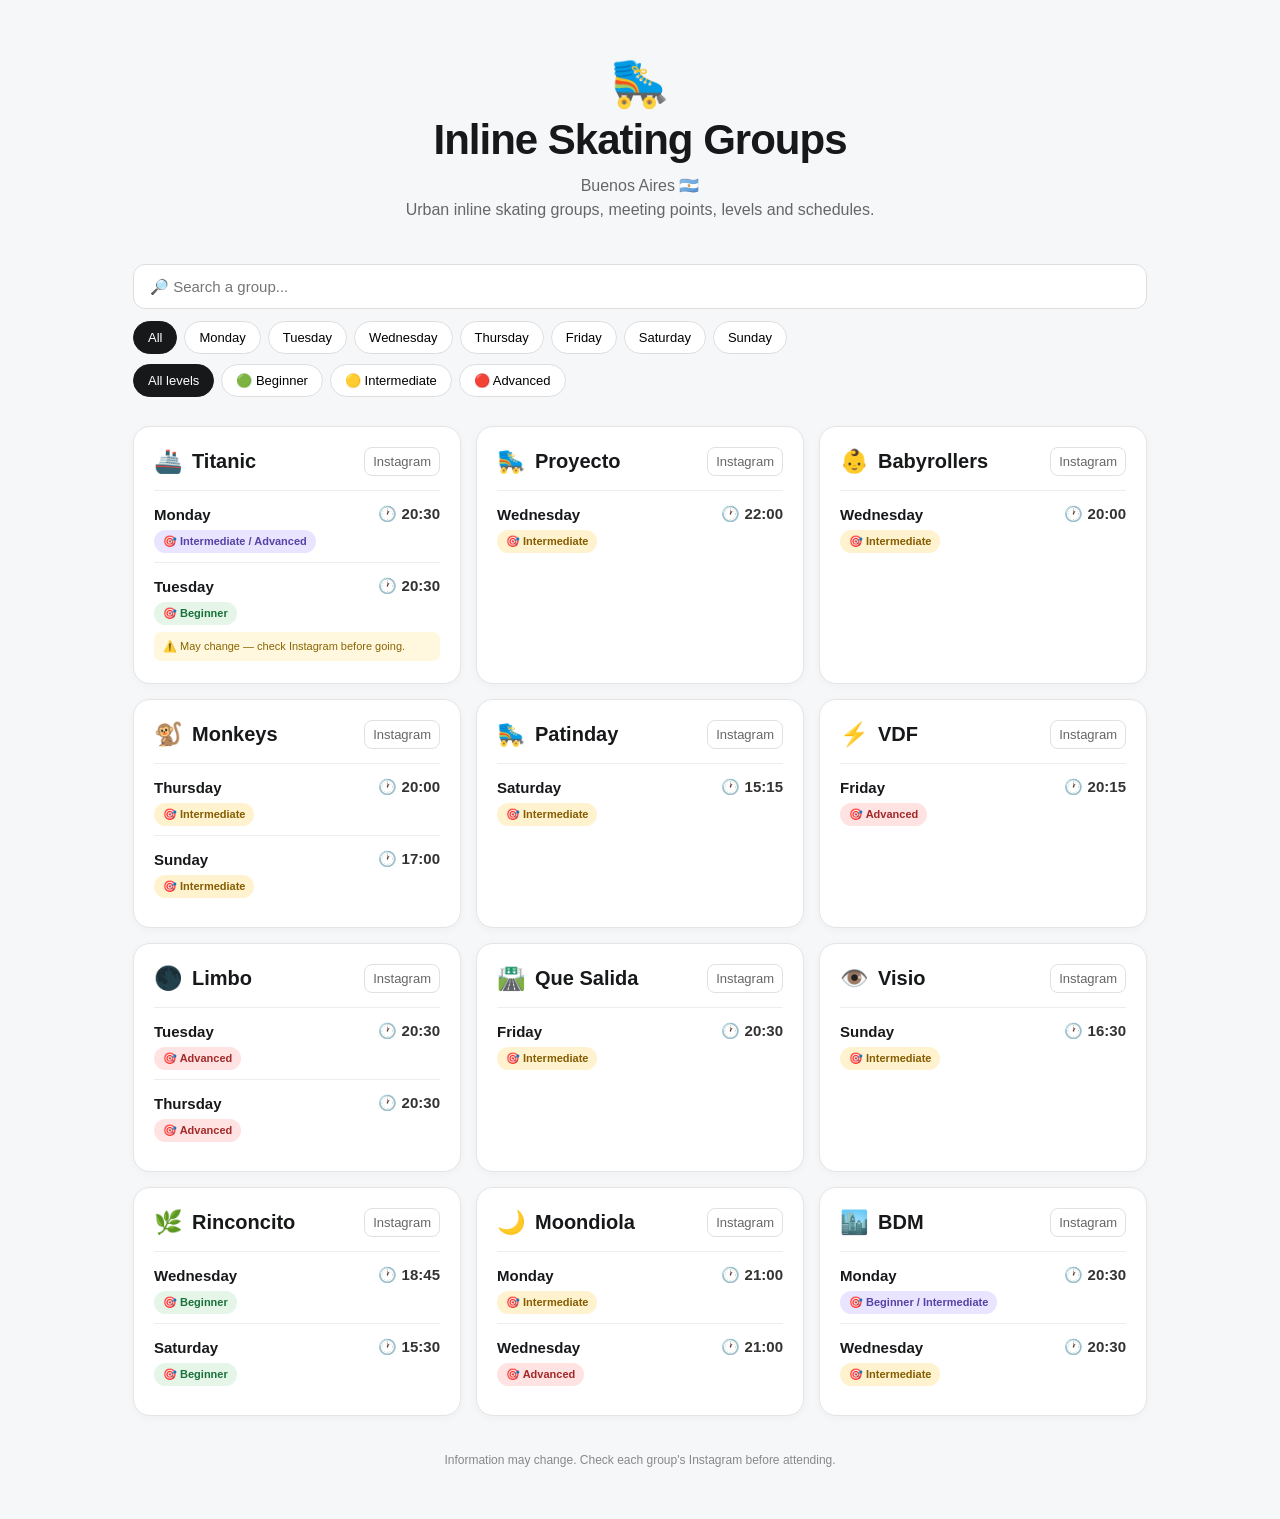
==== index.html @ 24acef98 "Add initial index.html with inline skating groups" ====
<!DOCTYPE html>
<html lang="en">
<head>
<meta charset="UTF-8">
<meta name="viewport" content="width=device-width, initial-scale=1.0">

<style>
  * {
    box-sizing: border-box;
  }

  body {
    margin: 0;
    font-family: -apple-system, BlinkMacSystemFont, "Segoe UI", Roboto, Arial, sans-serif;
    background: #f6f7f9;
    color: #17181a;
  }

  .container {
    max-width: 1050px;
    margin: 0 auto;
    padding: 30px 18px 50px;
  }

  /* HEADER */

  .hero {
    text-align: center;
    padding: 25px 10px 30px;
  }

  .hero-icon {
    font-size: 48px;
    margin-bottom: 5px;
  }

  .hero h1 {
    margin: 0;
    font-size: clamp(28px, 5vw, 42px);
    font-weight: 800;
    letter-spacing: -1px;
  }

  .hero p {
    margin: 10px auto 0;
    max-width: 650px;
    color: #666;
    font-size: 16px;
    line-height: 1.5;
  }

  /* FILTERS */

  .filters {
    position: sticky;
    top: 0;
    z-index: 20;
    background: rgba(246,247,249,0.94);
    backdrop-filter: blur(12px);
    padding: 12px 0 16px;
  }

  .search {
    width: 100%;
    padding: 13px 16px;
    border: 1px solid #ddd;
    border-radius: 12px;
    font-size: 15px;
    outline: none;
    background: white;
    margin-bottom: 12px;
  }

  .search:focus {
    border-color: #888;
  }

  .filter-row {
    display: flex;
    gap: 7px;
    overflow-x: auto;
    padding-bottom: 3px;
    scrollbar-width: none;
  }

  .filter-row::-webkit-scrollbar {
    display: none;
  }

  .filter-btn {
    border: 1px solid #ddd;
    background: white;
    border-radius: 999px;
    padding: 8px 14px;
    font-size: 13px;
    white-space: nowrap;
    cursor: pointer;
    transition: 0.15s;
  }

  .filter-btn:hover {
    background: #eee;
  }

  .filter-btn.active {
    background: #17181a;
    color: white;
    border-color: #17181a;
  }

  /* GROUP GRID */

  .groups {
    display: grid;
    grid-template-columns: repeat(auto-fill, minmax(285px, 1fr));
    gap: 15px;
    margin-top: 10px;
  }

  /* CARD */

  .card {
    background: white;
    border: 1px solid #e5e5e5;
    border-radius: 17px;
    padding: 20px;
    box-shadow: 0 2px 8px rgba(0,0,0,0.035);
    transition: transform 0.15s, box-shadow 0.15s;
  }

  .card:hover {
    transform: translateY(-2px);
    box-shadow: 0 6px 18px rgba(0,0,0,0.08);
  }

  .card-header {
    display: flex;
    align-items: center;
    justify-content: space-between;
    gap: 10px;
    margin-bottom: 14px;
  }

  .group-name {
    display: flex;
    align-items: center;
    gap: 9px;
    font-size: 20px;
    font-weight: 750;
  }

  .group-icon {
    font-size: 23px;
  }

  .instagram {
    text-decoration: none;
    font-size: 13px;
    color: #666;
    border: 1px solid #e1e1e1;
    border-radius: 8px;
    padding: 6px 8px;
    white-space: nowrap;
  }

  .instagram:hover {
    background: #f1f1f1;
    color: #111;
  }

  /* EVENTS */

  .event {
    border-top: 1px solid #eee;
    padding: 14px 0 2px;
  }

  .event:first-child {
    border-top: none;
    padding-top: 0;
  }

  .event-top {
    display: flex;
    align-items: center;
    justify-content: space-between;
    gap: 8px;
    margin-bottom: 7px;
  }

  .day {
    font-size: 15px;
    font-weight: 750;
  }

  .time {
    font-size: 15px;
    font-weight: 700;
    color: #333;
  }

  .level {
    display: inline-block;
    font-size: 11px;
    font-weight: 700;
    padding: 5px 9px;
    border-radius: 999px;
    margin-bottom: 7px;
  }

  /* LEVEL COLORS */

  .beginner {
    background: #e5f6e9;
    color: #19713a;
  }

  .intermediate {
    background: #fff2cf;
    color: #855d00;
  }

  .advanced {
    background: #ffe2e2;
    color: #a32929;
  }

  .mixed {
    background: #e9e4ff;
    color: #5742a5;
  }

  .warning {
    font-size: 11px;
    color: #8a6500;
    background: #fff8df;
    border-radius: 7px;
    padding: 7px 9px;
    line-height: 1.4;
  }

  /* EMPTY */

  .empty {
    text-align: center;
    padding: 50px 20px;
    color: #777;
    display: none;
  }

  /* FOOTER */

  .footer {
    text-align: center;
    margin-top: 35px;
    color: #888;
    font-size: 12px;
    line-height: 1.5;
  }

  @media (max-width: 600px) {
    .container {
      padding: 20px 12px 40px;
    }

    .groups {
      grid-template-columns: 1fr;
    }

    .card {
      padding: 17px;
    }

    .hero {
      padding-top: 10px;
    }
  }
</style>
</head>

<body>

<div class="container">

  <section class="hero">
    <div class="hero-icon">🛼</div>
    <h1>Inline Skating Groups</h1>
    <p>
      Buenos Aires 🇦🇷<br>
      Urban inline skating groups, meeting points, levels and schedules.
    </p>
  </section>

  <section class="filters">

    <input
      id="search"
      class="search"
      type="text"
      placeholder="🔎 Search a group..."
      oninput="render()"
    >

    <div class="filter-row" id="dayFilters">
      <button class="filter-btn active" onclick="setDay('All', this)">All</button>
      <button class="filter-btn" onclick="setDay('Monday', this)">Monday</button>
      <button class="filter-btn" onclick="setDay('Tuesday', this)">Tuesday</button>
      <button class="filter-btn" onclick="setDay('Wednesday', this)">Wednesday</button>
      <button class="filter-btn" onclick="setDay('Thursday', this)">Thursday</button>
      <button class="filter-btn" onclick="setDay('Friday', this)">Friday</button>
      <button class="filter-btn" onclick="setDay('Saturday', this)">Saturday</button>
      <button class="filter-btn" onclick="setDay('Sunday', this)">Sunday</button>
    </div>

    <div class="filter-row" style="margin-top:7px;" id="levelFilters">
      <button class="filter-btn active" onclick="setLevel('All', this)">All levels</button>
      <button class="filter-btn" onclick="setLevel('Beginner', this)">🟢 Beginner</button>
      <button class="filter-btn" onclick="setLevel('Intermediate', this)">🟡 Intermediate</button>
      <button class="filter-btn" onclick="setLevel('Advanced', this)">🔴 Advanced</button>
    </div>

  </section>

  <div id="groups" class="groups"></div>

  <div id="empty" class="empty">
    <div style="font-size:35px;">🛼</div>
    <p>No groups found.</p>
  </div>

  <div class="footer">
    Information may change. Check each group's Instagram before attending.
  </div>

</div>


<script>

const groups = [

  {
    name: "Titanic",
    icon: "🚢",
    instagram: "saletitanic",
    events: [
      {
        day: "Monday",
        level: "Intermediate / Advanced",
        time: "20:30"
      },
      {
        day: "Tuesday",
        level: "Beginner",
        time: "20:30",
        warning: "May change — check Instagram before going."
      }
    ]
  },

  {
    name: "Proyecto",
    icon: "🛼",
    instagram: "proyectorollers",
    events: [
      {
        day: "Wednesday",
        level: "Intermediate",
        time: "22:00"
      }
    ]
  },

  {
    name: "Babyrollers",
    icon: "👶",
    instagram: "baby_rollers",
    events: [
      {
        day: "Wednesday",
        level: "Intermediate",
        time: "20:00"
      }
    ]
  },

  {
    name: "Monkeys",
    icon: "🐒",
    instagram: "roller.monkeys",
    events: [
      {
        day: "Thursday",
        level: "Intermediate",
        time: "20:00"
      },
      {
        day: "Sunday",
        level: "Intermediate",
        time: "17:00"
      }
    ]
  },

  {
    name: "Patinday",
    icon: "🛼",
    instagram: "patinday",
    events: [
      {
        day: "Saturday",
        level: "Intermediate",
        time: "15:15"
      }
    ]
  },

  {
    name: "VDF",
    icon: "⚡",
    instagram: "vdf_pel",
    events: [
      {
        day: "Friday",
        level: "Advanced",
        time: "20:15"
      }
    ]
  },

  {
    name: "Limbo",
    icon: "🌑",
    instagram: "el.limbo_patin.urbano",
    events: [
      {
        day: "Tuesday",
        level: "Advanced",
        time: "20:30"
      },
      {
        day: "Thursday",
        level: "Advanced",
        time: "20:30"
      }
    ]
  },

  {
    name: "Que Salida",
    icon: "🛣️",
    instagram: "que.salida",
    events: [
      {
        day: "Friday",
        level: "Intermediate",
        time: "20:30"
      }
    ]
  },

  {
    name: "Visio",
    icon: "👁️",
    instagram: "viciorollers",
    events: [
      {
        day: "Sunday",
        level: "Intermediate",
        time: "16:30"
      }
    ]
  },

  {
    name: "Rinconcito",
    icon: "🌿",
    instagram: "elrinconcitopel",
    events: [
      {
        day: "Wednesday",
        level: "Beginner",
        time: "18:45"
      },
      {
        day: "Saturday",
        level: "Beginner",
        time: "15:30"
      }
    ]
  },

  {
    name: "Moondiola",
    icon: "🌙",
    instagram: "la.moondiola.patin.urbano",
    events: [
      {
        day: "Monday",
        level: "Intermediate",
        time: "21:00"
      },
      {
        day: "Wednesday",
        level: "Advanced",
        time: "21:00"
      }
    ]
  },

  {
    name: "BDM",
    icon: "🏙️",
    instagram: "bdmrollers",
    events: [
      {
        day: "Monday",
        level: "Beginner / Intermediate",
        time: "20:30"
      },
      {
        day: "Wednesday",
        level: "Intermediate",
        time: "20:30"
      }
    ]
  }

];


let selectedDay = "All";
let selectedLevel = "All";


function getLevelClass(level) {

  if (level === "Beginner")
    return "beginner";

  if (level === "Intermediate")
    return "intermediate";

  if (level === "Advanced")
    return "advanced";

  return "mixed";
}


function eventMatchesLevel(event) {

  if (selectedLevel === "All")
    return true;

  return event.level.includes(selectedLevel);
}


function setDay(day, button) {

  selectedDay = day;

  document
    .querySelectorAll("#dayFilters .filter-btn")
    .forEach(btn => btn.classList.remove("active"));

  button.classList.add("active");

  render();
}


function setLevel(level, button) {

  selectedLevel = level;

  document
    .querySelectorAll("#levelFilters .filter-btn")
    .forEach(btn => btn.classList.remove("active"));

  button.classList.add("active");

  render();
}


function render() {

  const container = document.getElementById("groups");
  const empty = document.getElementById("empty");
  const search = document
    .getElementById("search")
    .value
    .toLowerCase()
    .trim();

  container.innerHTML = "";

  let visibleGroups = 0;

  groups.forEach(group => {

    const nameMatches =
      group.name.toLowerCase().includes(search);

    const matchingEvents = group.events.filter(event => {

      const dayMatches =
        selectedDay === "All" ||
        event.day === selectedDay;

      const levelMatches =
        eventMatchesLevel(event);

      return dayMatches && levelMatches;
    });

    if (!nameMatches && matchingEvents.length === 0)
      return;

    if (matchingEvents.length === 0)
      return;

    visibleGroups++;

    let eventsHTML = "";

    matchingEvents.forEach(event => {

      eventsHTML += `
        <div class="event">

          <div class="event-top">

            <div class="day">
              ${event.day}
            </div>

            <div class="time">
              🕐 ${event.time}
            </div>

          </div>

          <div>
            <span class="level ${getLevelClass(event.level)}">
              🎯 ${event.level}
            </span>
          </div>

          ${
            event.warning
              ? `<div class="warning">⚠️ ${event.warning}</div>`
              : ""
          }

        </div>
      `;
    });


    const card = document.createElement("div");

    card.className = "card";

    card.innerHTML = `

      <div class="card-header">

        <div class="group-name">
          <span class="group-icon">${group.icon}</span>
          <span>${group.name}</span>
        </div>

        <a
          class="instagram"
          href="https://www.instagram.com/${group.instagram}/"
          target="_blank"
          rel="noopener"
        >
          Instagram
        </a>

      </div>

      ${eventsHTML}

    `;

    container.appendChild(card);

  });


  empty.style.display =
    visibleGroups === 0 ? "block" : "none";
}


render();

</script>

</body>
</html>
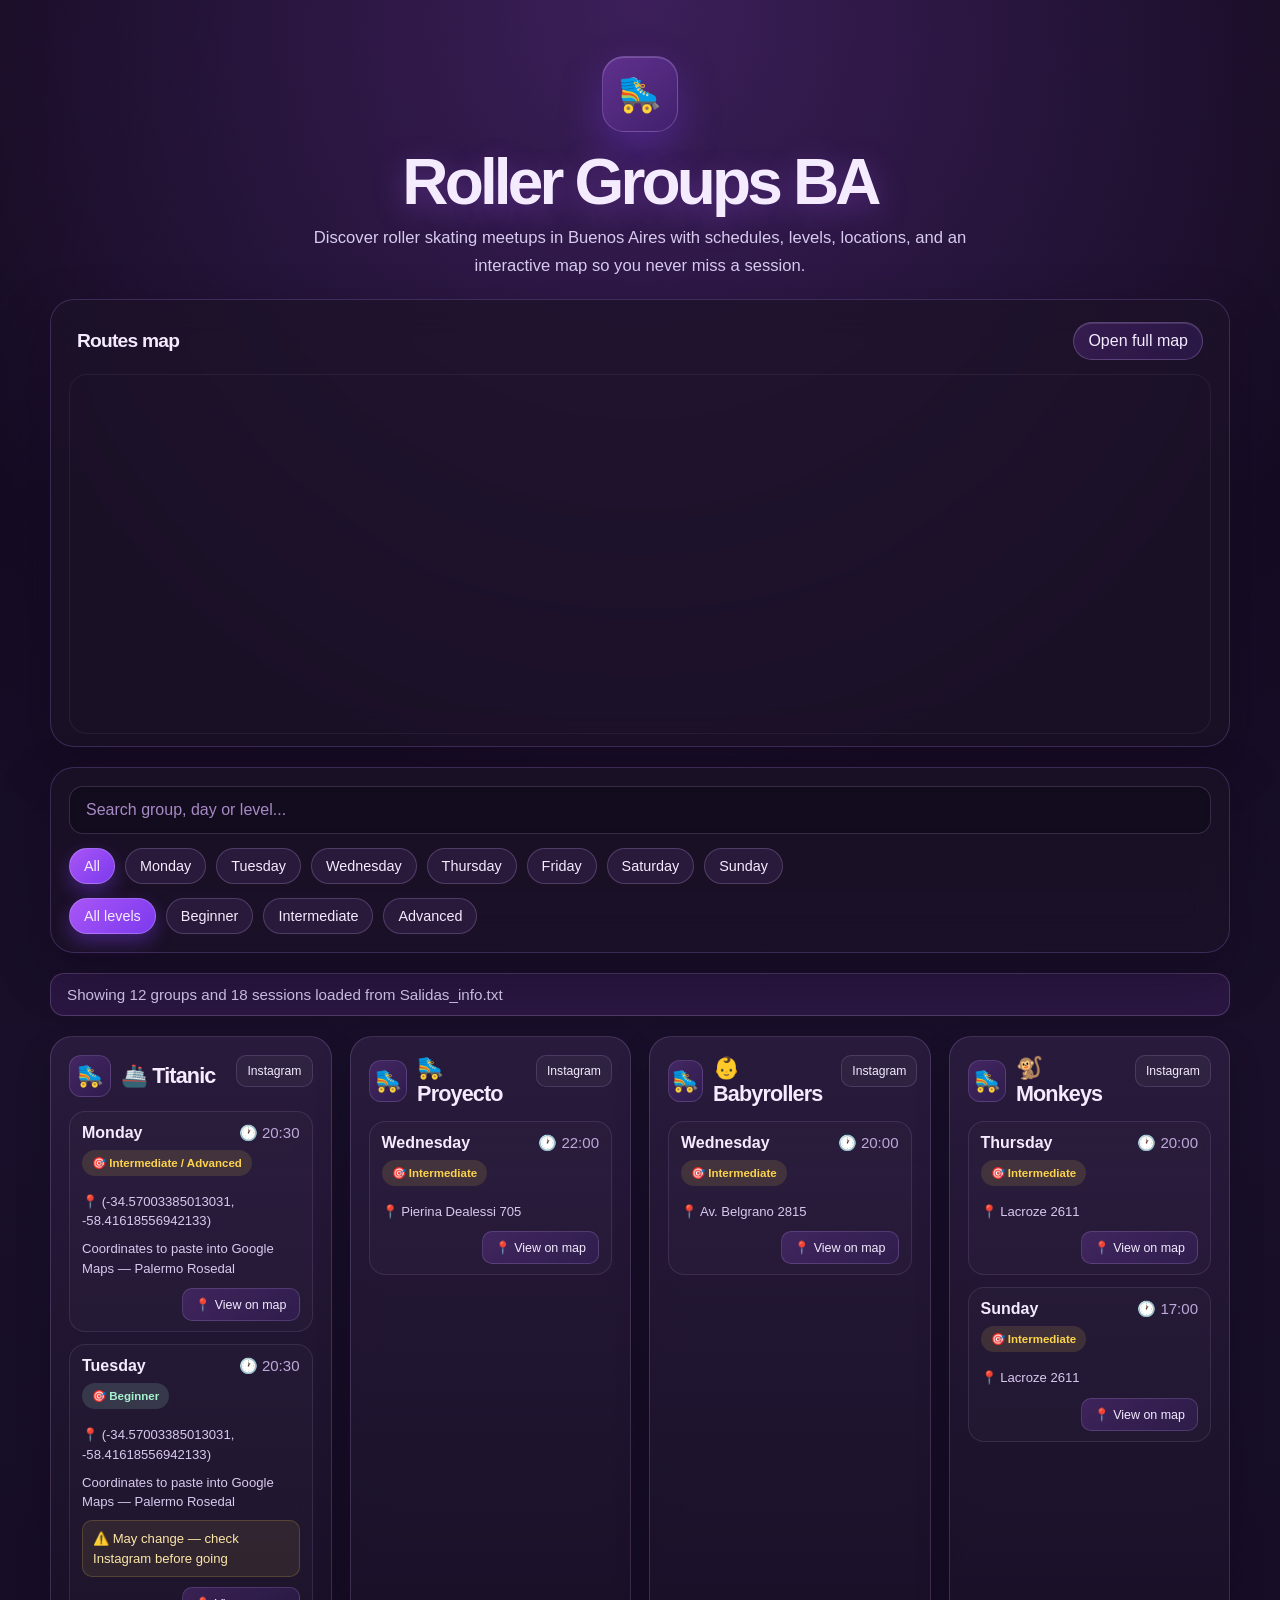
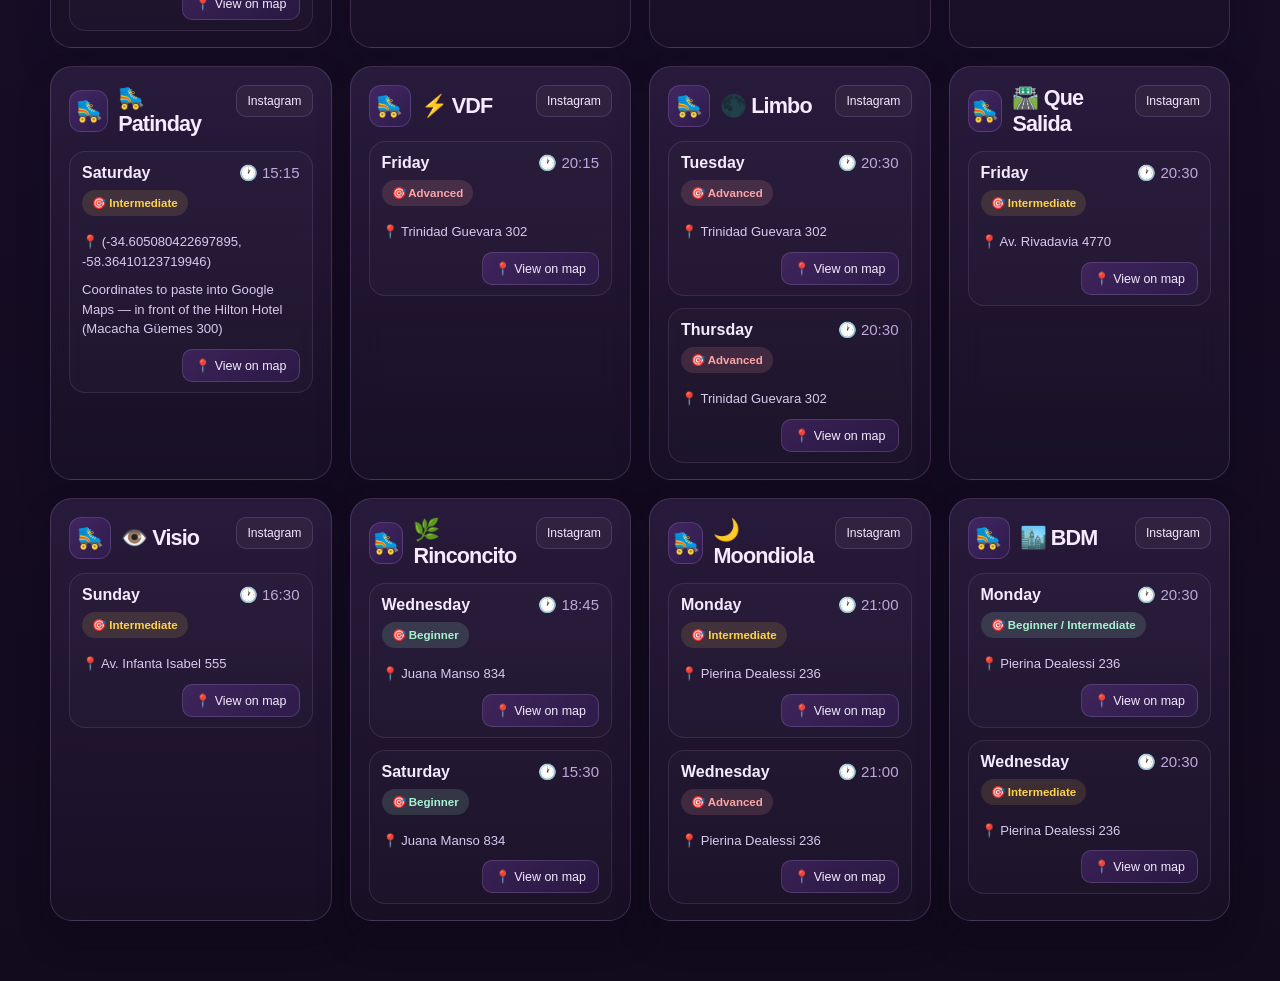
==== commit f3953ba4: "web" ====
--- a/index.html
+++ b/index.html
@@ -1,706 +1,83 @@
-<!DOCTYPE html>
+﻿<!DOCTYPE html>
 <html lang="en">
-<head>
-<meta charset="UTF-8">
-<meta name="viewport" content="width=device-width, initial-scale=1.0">
+  <head>
+    <meta charset="UTF-8" />
+    <meta name="viewport" content="width=device-width, initial-scale=1.0" />
+    <title>Roller Groups BA</title>
+    <link rel="stylesheet" href="styles.css" />
+  </head>
+  <body>
+    <div class="page-shell">
+      <header class="hero">
+        <div class="hero-badge">🛼</div>
+        <h1>Roller Groups BA</h1>
+        <p>
+          Discover roller skating meetups in Buenos Aires with schedules, levels,
+          locations, and an interactive map so you never miss a session.
+        </p>
+      </header>
 
-<style>
-  * {
-    box-sizing: border-box;
-  }
+      <main class="content">
+        <section class="map-panel panel">
+          <div class="section-heading">
+            <h2>Routes map</h2>
+            <a
+              class="map-link"
+              href="https://www.google.com/maps/d/u/0/viewer?mid=1amMKFPvvDQj1IxzfszknTSCP5VmmN9c&usp=sharing"
+              target="_blank"
+              rel="noopener noreferrer"
+            >
+              Open full map
+            </a>
+          </div>
 
-  body {
-    margin: 0;
-    font-family: -apple-system, BlinkMacSystemFont, "Segoe UI", Roboto, Arial, sans-serif;
-    background: #f6f7f9;
-    color: #17181a;
-  }
+          <iframe
+            class="map-frame"
+            src="https://www.google.com/maps/d/u/0/embed?mid=1amMKFPvvDQj1IxzfszknTSCP5VmmN9c&ehbc=2E312F"
+            loading="lazy"
+            title="Interactive map of roller skating routes in Buenos Aires"
+          ></iframe>
+        </section>
 
-  .container {
-    max-width: 1050px;
-    margin: 0 auto;
-    padding: 30px 18px 50px;
-  }
+        <section class="toolbar panel">
+          <input
+            id="searchInput"
+            class="search-input"
+            type="text"
+            placeholder="Search group, day or level..."
+            aria-label="Search group"
+          />
 
-  /* HEADER */
+          <div class="filter-group" id="dayFilters">
+            <button class="filter-btn active" type="button" onclick="setDay('All', this)">All</button>
+            <button class="filter-btn" type="button" onclick="setDay('Monday', this)">Monday</button>
+            <button class="filter-btn" type="button" onclick="setDay('Tuesday', this)">Tuesday</button>
+            <button class="filter-btn" type="button" onclick="setDay('Wednesday', this)">Wednesday</button>
+            <button class="filter-btn" type="button" onclick="setDay('Thursday', this)">Thursday</button>
+            <button class="filter-btn" type="button" onclick="setDay('Friday', this)">Friday</button>
+            <button class="filter-btn" type="button" onclick="setDay('Saturday', this)">Saturday</button>
+            <button class="filter-btn" type="button" onclick="setDay('Sunday', this)">Sunday</button>
+          </div>
 
-  .hero {
-    text-align: center;
-    padding: 25px 10px 30px;
-  }
+          <div class="filter-group" id="levelFilters">
+            <button class="filter-btn active" type="button" onclick="setLevel('All', this)">All levels</button>
+            <button class="filter-btn" type="button" onclick="setLevel('Beginner', this)">Beginner</button>
+            <button class="filter-btn" type="button" onclick="setLevel('Intermediate', this)">Intermediate</button>
+            <button class="filter-btn" type="button" onclick="setLevel('Advanced', this)">Advanced</button>
+          </div>
+        </section>
 
-  .hero-icon {
-    font-size: 48px;
-    margin-bottom: 5px;
-  }
+        <div id="statusBanner" class="status-banner">Loading sessions…</div>
 
-  .hero h1 {
-    margin: 0;
-    font-size: clamp(28px, 5vw, 42px);
-    font-weight: 800;
-    letter-spacing: -1px;
-  }
+        <section id="groupsContainer" class="groups-grid" aria-live="polite"></section>
 
-  .hero p {
-    margin: 10px auto 0;
-    max-width: 650px;
-    color: #666;
-    font-size: 16px;
-    line-height: 1.5;
-  }
-
-  /* FILTERS */
-
-  .filters {
-    position: sticky;
-    top: 0;
-    z-index: 20;
-    background: rgba(246,247,249,0.94);
-    backdrop-filter: blur(12px);
-    padding: 12px 0 16px;
-  }
-
-  .search {
-    width: 100%;
-    padding: 13px 16px;
-    border: 1px solid #ddd;
-    border-radius: 12px;
-    font-size: 15px;
-    outline: none;
-    background: white;
-    margin-bottom: 12px;
-  }
-
-  .search:focus {
-    border-color: #888;
-  }
-
-  .filter-row {
-    display: flex;
-    gap: 7px;
-    overflow-x: auto;
-    padding-bottom: 3px;
-    scrollbar-width: none;
-  }
-
-  .filter-row::-webkit-scrollbar {
-    display: none;
-  }
-
-  .filter-btn {
-    border: 1px solid #ddd;
-    background: white;
-    border-radius: 999px;
-    padding: 8px 14px;
-    font-size: 13px;
-    white-space: nowrap;
-    cursor: pointer;
-    transition: 0.15s;
-  }
-
-  .filter-btn:hover {
-    background: #eee;
-  }
-
-  .filter-btn.active {
-    background: #17181a;
-    color: white;
-    border-color: #17181a;
-  }
-
-  /* GROUP GRID */
-
-  .groups {
-    display: grid;
-    grid-template-columns: repeat(auto-fill, minmax(285px, 1fr));
-    gap: 15px;
-    margin-top: 10px;
-  }
-
-  /* CARD */
-
-  .card {
-    background: white;
-    border: 1px solid #e5e5e5;
-    border-radius: 17px;
-    padding: 20px;
-    box-shadow: 0 2px 8px rgba(0,0,0,0.035);
-    transition: transform 0.15s, box-shadow 0.15s;
-  }
-
-  .card:hover {
-    transform: translateY(-2px);
-    box-shadow: 0 6px 18px rgba(0,0,0,0.08);
-  }
-
-  .card-header {
-    display: flex;
-    align-items: center;
-    justify-content: space-between;
-    gap: 10px;
-    margin-bottom: 14px;
-  }
-
-  .group-name {
-    display: flex;
-    align-items: center;
-    gap: 9px;
-    font-size: 20px;
-    font-weight: 750;
-  }
-
-  .group-icon {
-    font-size: 23px;
-  }
-
-  .instagram {
-    text-decoration: none;
-    font-size: 13px;
-    color: #666;
-    border: 1px solid #e1e1e1;
-    border-radius: 8px;
-    padding: 6px 8px;
-    white-space: nowrap;
-  }
-
-  .instagram:hover {
-    background: #f1f1f1;
-    color: #111;
-  }
-
-  /* EVENTS */
-
-  .event {
-    border-top: 1px solid #eee;
-    padding: 14px 0 2px;
-  }
-
-  .event:first-child {
-    border-top: none;
-    padding-top: 0;
-  }
-
-  .event-top {
-    display: flex;
-    align-items: center;
-    justify-content: space-between;
-    gap: 8px;
-    margin-bottom: 7px;
-  }
-
-  .day {
-    font-size: 15px;
-    font-weight: 750;
-  }
-
-  .time {
-    font-size: 15px;
-    font-weight: 700;
-    color: #333;
-  }
-
-  .level {
-    display: inline-block;
-    font-size: 11px;
-    font-weight: 700;
-    padding: 5px 9px;
-    border-radius: 999px;
-    margin-bottom: 7px;
-  }
-
-  /* LEVEL COLORS */
-
-  .beginner {
-    background: #e5f6e9;
-    color: #19713a;
-  }
-
-  .intermediate {
-    background: #fff2cf;
-    color: #855d00;
-  }
-
-  .advanced {
-    background: #ffe2e2;
-    color: #a32929;
-  }
-
-  .mixed {
-    background: #e9e4ff;
-    color: #5742a5;
-  }
-
-  .warning {
-    font-size: 11px;
-    color: #8a6500;
-    background: #fff8df;
-    border-radius: 7px;
-    padding: 7px 9px;
-    line-height: 1.4;
-  }
-
-  /* EMPTY */
-
-  .empty {
-    text-align: center;
-    padding: 50px 20px;
-    color: #777;
-    display: none;
-  }
-
-  /* FOOTER */
-
-  .footer {
-    text-align: center;
-    margin-top: 35px;
-    color: #888;
-    font-size: 12px;
-    line-height: 1.5;
-  }
-
-  @media (max-width: 600px) {
-    .container {
-      padding: 20px 12px 40px;
-    }
-
-    .groups {
-      grid-template-columns: 1fr;
-    }
-
-    .card {
-      padding: 17px;
-    }
-
-    .hero {
-      padding-top: 10px;
-    }
-  }
-</style>
-</head>
-
-<body>
-
-<div class="container">
-
-  <section class="hero">
-    <div class="hero-icon">🛼</div>
-    <h1>Inline Skating Groups</h1>
-    <p>
-      Buenos Aires 🇦🇷<br>
-      Urban inline skating groups, meeting points, levels and schedules.
-    </p>
-  </section>
-
-  <section class="filters">
-
-    <input
-      id="search"
-      class="search"
-      type="text"
-      placeholder="🔎 Search a group..."
-      oninput="render()"
-    >
-
-    <div class="filter-row" id="dayFilters">
-      <button class="filter-btn active" onclick="setDay('All', this)">All</button>
-      <button class="filter-btn" onclick="setDay('Monday', this)">Monday</button>
-      <button class="filter-btn" onclick="setDay('Tuesday', this)">Tuesday</button>
-      <button class="filter-btn" onclick="setDay('Wednesday', this)">Wednesday</button>
-      <button class="filter-btn" onclick="setDay('Thursday', this)">Thursday</button>
-      <button class="filter-btn" onclick="setDay('Friday', this)">Friday</button>
-      <button class="filter-btn" onclick="setDay('Saturday', this)">Saturday</button>
-      <button class="filter-btn" onclick="setDay('Sunday', this)">Sunday</button>
+        <div id="emptyState" class="empty-state" hidden>
+          <h3>🛼 No results found</h3>
+          <p>No groups match these filters. Try changing your search or day.</p>
+        </div>
+      </main>
     </div>
 
-    <div class="filter-row" style="margin-top:7px;" id="levelFilters">
-      <button class="filter-btn active" onclick="setLevel('All', this)">All levels</button>
-      <button class="filter-btn" onclick="setLevel('Beginner', this)">🟢 Beginner</button>
-      <button class="filter-btn" onclick="setLevel('Intermediate', this)">🟡 Intermediate</button>
-      <button class="filter-btn" onclick="setLevel('Advanced', this)">🔴 Advanced</button>
-    </div>
-
-  </section>
-
-  <div id="groups" class="groups"></div>
-
-  <div id="empty" class="empty">
-    <div style="font-size:35px;">🛼</div>
-    <p>No groups found.</p>
-  </div>
-
-  <div class="footer">
-    Information may change. Check each group's Instagram before attending.
-  </div>
-
-</div>
-
-
-<script>
-
-const groups = [
-
-  {
-    name: "Titanic",
-    icon: "🚢",
-    instagram: "saletitanic",
-    events: [
-      {
-        day: "Monday",
-        level: "Intermediate / Advanced",
-        time: "20:30"
-      },
-      {
-        day: "Tuesday",
-        level: "Beginner",
-        time: "20:30",
-        warning: "May change — check Instagram before going."
-      }
-    ]
-  },
-
-  {
-    name: "Proyecto",
-    icon: "🛼",
-    instagram: "proyectorollers",
-    events: [
-      {
-        day: "Wednesday",
-        level: "Intermediate",
-        time: "22:00"
-      }
-    ]
-  },
-
-  {
-    name: "Babyrollers",
-    icon: "👶",
-    instagram: "baby_rollers",
-    events: [
-      {
-        day: "Wednesday",
-        level: "Intermediate",
-        time: "20:00"
-      }
-    ]
-  },
-
-  {
-    name: "Monkeys",
-    icon: "🐒",
-    instagram: "roller.monkeys",
-    events: [
-      {
-        day: "Thursday",
-        level: "Intermediate",
-        time: "20:00"
-      },
-      {
-        day: "Sunday",
-        level: "Intermediate",
-        time: "17:00"
-      }
-    ]
-  },
-
-  {
-    name: "Patinday",
-    icon: "🛼",
-    instagram: "patinday",
-    events: [
-      {
-        day: "Saturday",
-        level: "Intermediate",
-        time: "15:15"
-      }
-    ]
-  },
-
-  {
-    name: "VDF",
-    icon: "⚡",
-    instagram: "vdf_pel",
-    events: [
-      {
-        day: "Friday",
-        level: "Advanced",
-        time: "20:15"
-      }
-    ]
-  },
-
-  {
-    name: "Limbo",
-    icon: "🌑",
-    instagram: "el.limbo_patin.urbano",
-    events: [
-      {
-        day: "Tuesday",
-        level: "Advanced",
-        time: "20:30"
-      },
-      {
-        day: "Thursday",
-        level: "Advanced",
-        time: "20:30"
-      }
-    ]
-  },
-
-  {
-    name: "Que Salida",
-    icon: "🛣️",
-    instagram: "que.salida",
-    events: [
-      {
-        day: "Friday",
-        level: "Intermediate",
-        time: "20:30"
-      }
-    ]
-  },
-
-  {
-    name: "Visio",
-    icon: "👁️",
-    instagram: "viciorollers",
-    events: [
-      {
-        day: "Sunday",
-        level: "Intermediate",
-        time: "16:30"
-      }
-    ]
-  },
-
-  {
-    name: "Rinconcito",
-    icon: "🌿",
-    instagram: "elrinconcitopel",
-    events: [
-      {
-        day: "Wednesday",
-        level: "Beginner",
-        time: "18:45"
-      },
-      {
-        day: "Saturday",
-        level: "Beginner",
-        time: "15:30"
-      }
-    ]
-  },
-
-  {
-    name: "Moondiola",
-    icon: "🌙",
-    instagram: "la.moondiola.patin.urbano",
-    events: [
-      {
-        day: "Monday",
-        level: "Intermediate",
-        time: "21:00"
-      },
-      {
-        day: "Wednesday",
-        level: "Advanced",
-        time: "21:00"
-      }
-    ]
-  },
-
-  {
-    name: "BDM",
-    icon: "🏙️",
-    instagram: "bdmrollers",
-    events: [
-      {
-        day: "Monday",
-        level: "Beginner / Intermediate",
-        time: "20:30"
-      },
-      {
-        day: "Wednesday",
-        level: "Intermediate",
-        time: "20:30"
-      }
-    ]
-  }
-
-];
-
-
-let selectedDay = "All";
-let selectedLevel = "All";
-
-
-function getLevelClass(level) {
-
-  if (level === "Beginner")
-    return "beginner";
-
-  if (level === "Intermediate")
-    return "intermediate";
-
-  if (level === "Advanced")
-    return "advanced";
-
-  return "mixed";
-}
-
-
-function eventMatchesLevel(event) {
-
-  if (selectedLevel === "All")
-    return true;
-
-  return event.level.includes(selectedLevel);
-}
-
-
-function setDay(day, button) {
-
-  selectedDay = day;
-
-  document
-    .querySelectorAll("#dayFilters .filter-btn")
-    .forEach(btn => btn.classList.remove("active"));
-
-  button.classList.add("active");
-
-  render();
-}
-
-
-function setLevel(level, button) {
-
-  selectedLevel = level;
-
-  document
-    .querySelectorAll("#levelFilters .filter-btn")
-    .forEach(btn => btn.classList.remove("active"));
-
-  button.classList.add("active");
-
-  render();
-}
-
-
-function render() {
-
-  const container = document.getElementById("groups");
-  const empty = document.getElementById("empty");
-  const search = document
-    .getElementById("search")
-    .value
-    .toLowerCase()
-    .trim();
-
-  container.innerHTML = "";
-
-  let visibleGroups = 0;
-
-  groups.forEach(group => {
-
-    const nameMatches =
-      group.name.toLowerCase().includes(search);
-
-    const matchingEvents = group.events.filter(event => {
-
-      const dayMatches =
-        selectedDay === "All" ||
-        event.day === selectedDay;
-
-      const levelMatches =
-        eventMatchesLevel(event);
-
-      return dayMatches && levelMatches;
-    });
-
-    if (!nameMatches && matchingEvents.length === 0)
-      return;
-
-    if (matchingEvents.length === 0)
-      return;
-
-    visibleGroups++;
-
-    let eventsHTML = "";
-
-    matchingEvents.forEach(event => {
-
-      eventsHTML += `
-        <div class="event">
-
-          <div class="event-top">
-
-            <div class="day">
-              ${event.day}
-            </div>
-
-            <div class="time">
-              🕐 ${event.time}
-            </div>
-
-          </div>
-
-          <div>
-            <span class="level ${getLevelClass(event.level)}">
-              🎯 ${event.level}
-            </span>
-          </div>
-
-          ${
-            event.warning
-              ? `<div class="warning">⚠️ ${event.warning}</div>`
-              : ""
-          }
-
-        </div>
-      `;
-    });
-
-
-    const card = document.createElement("div");
-
-    card.className = "card";
-
-    card.innerHTML = `
-
-      <div class="card-header">
-
-        <div class="group-name">
-          <span class="group-icon">${group.icon}</span>
-          <span>${group.name}</span>
-        </div>
-
-        <a
-          class="instagram"
-          href="https://www.instagram.com/${group.instagram}/"
-          target="_blank"
-          rel="noopener"
-        >
-          Instagram
-        </a>
-
-      </div>
-
-      ${eventsHTML}
-
-    `;
-
-    container.appendChild(card);
-
-  });
-
-
-  empty.style.display =
-    visibleGroups === 0 ? "block" : "none";
-}
-
-
-render();
-
-</script>
-
-</body>
+    <script src="script.js"></script>
+  </body>
 </html>
--- a/styles.css
+++ b/styles.css
@@ -0,0 +1,403 @@
+:root {
+  --bg: #120a1d;
+  --bg-2: #1d1230;
+  --panel: rgba(28, 18, 40, 0.72);
+  --panel-strong: rgba(40, 25, 59, 0.95);
+  --card: rgba(30, 20, 47, 0.82);
+  --card-soft: rgba(53, 35, 74, 0.78);
+  --border: rgba(179, 138, 255, 0.22);
+  --text: #f4ebff;
+  --muted: #d8caef;
+  --soft: #bda9db;
+  --accent: #a855f7;
+  --accent-2: #7c3aed;
+  --accent-3: #d8b4fe;
+  --success: #a7f3d0;
+  --warning: #fcd34d;
+  --danger: #fca5a5;
+  --shadow: 0 20px 50px rgba(17, 7, 26, 0.45);
+}
+
+* {
+  box-sizing: border-box;
+}
+
+html {
+  scroll-behavior: smooth;
+}
+
+body {
+  margin: 0;
+  font-family: Inter, "Segoe UI", Roboto, sans-serif;
+  background:
+    radial-gradient(circle at top, rgba(168, 85, 247, 0.28), transparent 30%),
+    linear-gradient(180deg, var(--bg) 0%, #190f2a 42%, #120a1d 100%);
+  color: var(--text);
+}
+
+img, iframe {
+  max-width: 100%;
+  display: block;
+}
+
+button, input {
+  font: inherit;
+}
+
+.page-shell {
+  width: min(1180px, calc(100% - 28px));
+  margin: 0 auto;
+  padding: 28px 0 60px;
+}
+
+.hero {
+  padding: 28px 24px 18px;
+  text-align: center;
+}
+
+.hero-badge {
+  display: inline-flex;
+  align-items: center;
+  justify-content: center;
+  width: 76px;
+  height: 76px;
+  font-size: 2.2rem;
+  border-radius: 22px;
+  background: linear-gradient(135deg, rgba(168, 85, 247, 0.35), rgba(124, 58, 237, 0.18));
+  box-shadow: inset 0 1px 0 rgba(255,255,255,0.18), 0 18px 40px rgba(124, 58, 237, 0.35);
+  border: 1px solid rgba(216, 180, 254, 0.25);
+}
+
+.hero h1 {
+  margin: 18px 0 10px;
+  font-size: clamp(2.3rem, 5vw, 4.2rem);
+  line-height: 1;
+  letter-spacing: -0.06em;
+  text-shadow: 0 8px 30px rgba(168, 85, 247, 0.35);
+}
+
+.hero p {
+  margin: 0 auto;
+  max-width: 700px;
+  color: var(--muted);
+  font-size: 1.04rem;
+  line-height: 1.7;
+}
+
+.content {
+  display: grid;
+  gap: 20px;
+}
+
+.panel {
+  background: var(--panel);
+  border: 1px solid var(--border);
+  border-radius: 24px;
+  box-shadow: var(--shadow);
+  backdrop-filter: blur(18px);
+}
+
+.map-panel {
+  padding: 18px 18px 12px;
+}
+
+.section-heading {
+  display: flex;
+  justify-content: space-between;
+  align-items: center;
+  gap: 14px;
+  padding: 4px 8px 14px;
+}
+
+.section-heading h2 {
+  margin: 0;
+  font-size: 1.2rem;
+  letter-spacing: -0.04em;
+}
+
+.map-link {
+  display: inline-flex;
+  align-items: center;
+  gap: 8px;
+  padding: 9px 14px;
+  border-radius: 999px;
+  text-decoration: none;
+  color: var(--text);
+  background: linear-gradient(135deg, rgba(168, 85, 247, 0.18), rgba(124, 58, 237, 0.15));
+  border: 1px solid rgba(216, 180, 254, 0.25);
+  box-shadow: inset 0 1px 0 rgba(255,255,255,0.12);
+  transition: transform 0.2s ease, box-shadow 0.2s ease;
+}
+
+.map-link:hover {
+  transform: translateY(-1px);
+  box-shadow: 0 12px 24px rgba(168, 85, 247, 0.2);
+}
+
+.map-frame {
+  width: 100%;
+  min-height: 360px;
+  border: 0;
+  border-radius: 18px;
+  box-shadow: inset 0 0 0 1px rgba(255,255,255,0.06);
+}
+
+.toolbar {
+  padding: 18px;
+}
+
+.search-input {
+  width: 100%;
+  border: 1px solid rgba(216, 180, 254, 0.18);
+  border-radius: 14px;
+  padding: 14px 16px;
+  background: rgba(18, 13, 29, 0.8);
+  color: var(--text);
+  outline: none;
+  box-shadow: inset 0 1px 4px rgba(0,0,0,0.22);
+}
+
+.search-input::placeholder {
+  color: rgba(216, 180, 254, 0.75);
+}
+
+.search-input:focus {
+  border-color: rgba(216, 180, 254, 0.5);
+  box-shadow: 0 0 0 3px rgba(168,85,247,0.2);
+}
+
+.filter-group {
+  display: flex;
+  flex-wrap: wrap;
+  gap: 10px;
+  margin-top: 14px;
+}
+
+.filter-btn {
+  border: 1px solid rgba(216, 180, 254, 0.22);
+  background: rgba(45, 31, 66, 0.8);
+  color: var(--text);
+  border-radius: 999px;
+  padding: 9px 14px;
+  font-size: 0.9rem;
+  cursor: pointer;
+  transition: transform 0.15s ease, background 0.15s ease, border 0.15s ease;
+}
+
+.filter-btn:hover {
+  transform: translateY(-1px);
+}
+
+.filter-btn.active {
+  background: linear-gradient(135deg, var(--accent), var(--accent-2));
+  border-color: rgba(255,255,255,0.2);
+  box-shadow: 0 8px 18px rgba(124, 58, 237, 0.38);
+}
+
+.status-banner {
+  padding: 12px 16px;
+  border-radius: 14px;
+  background: rgba(168, 85, 247, 0.12);
+  border: 1px solid rgba(216, 180, 254, 0.22);
+  color: var(--muted);
+  font-size: 0.95rem;
+}
+
+.groups-grid {
+  display: grid;
+  grid-template-columns: repeat(auto-fit, minmax(270px, 1fr));
+  gap: 18px;
+}
+
+.card {
+  padding: 18px 18px 16px;
+  background: linear-gradient(180deg, rgba(42, 28, 62, 0.9), rgba(26, 17, 39, 0.8));
+  border: 1px solid rgba(216, 180, 254, 0.18);
+  border-radius: 22px;
+  box-shadow: 0 18px 32px rgba(13, 8, 22, 0.26);
+}
+
+.card-header {
+  display: flex;
+  justify-content: space-between;
+  align-items: flex-start;
+  gap: 12px;
+  margin-bottom: 14px;
+}
+
+.group-name {
+  display: flex;
+  align-items: center;
+  gap: 10px;
+  font-size: 1.35rem;
+  font-weight: 700;
+  letter-spacing: -0.04em;
+}
+
+.group-icon {
+  display: inline-flex;
+  align-items: center;
+  justify-content: center;
+  width: 42px;
+  height: 42px;
+  border-radius: 12px;
+  background: linear-gradient(135deg, rgba(168, 85, 247, 0.22), rgba(124, 58, 237, 0.1));
+  border: 1px solid rgba(216, 180, 254, 0.18);
+}
+
+.instalink {
+  display: inline-flex;
+  align-items: center;
+  justify-content: center;
+  text-decoration: none;
+  padding: 8px 10px;
+  border-radius: 10px;
+  color: var(--text);
+  background: rgba(255, 255, 255, 0.04);
+  border: 1px solid rgba(216, 180, 254, 0.16);
+  font-size: 0.76rem;
+  transition: transform 0.15s ease, background 0.15s ease;
+}
+
+.instalink:hover {
+  background: rgba(255, 255, 255, 0.07);
+  transform: translateY(-1px);
+}
+
+.events-list {
+  display: grid;
+  gap: 12px;
+}
+
+.event-card {
+  padding: 12px 12px 10px;
+  border-radius: 16px;
+  background: rgba(255,255,255,0.02);
+  border: 1px solid rgba(216, 180, 254, 0.12);
+}
+
+.event-header {
+  display: flex;
+  justify-content: space-between;
+  gap: 12px;
+  align-items: center;
+  margin-bottom: 8px;
+}
+
+.event-day {
+  font-weight: 700;
+  color: var(--text);
+}
+
+.event-time {
+  color: var(--soft);
+  font-size: 0.94rem;
+}
+
+.level-pill {
+  display: inline-block;
+  padding: 6px 10px;
+  border-radius: 999px;
+  font-size: 0.72rem;
+  font-weight: 700;
+  margin-bottom: 8px;
+}
+
+.beginner {
+  background: rgba(167, 243, 208, 0.14);
+  color: var(--success);
+}
+
+.intermediate {
+  background: rgba(252, 211, 77, 0.12);
+  color: var(--warning);
+}
+
+.advanced {
+  background: rgba(252, 165, 165, 0.14);
+  color: var(--danger);
+}
+
+.mixed {
+  background: rgba(216, 180, 254, 0.12);
+  color: var(--accent-3);
+}
+
+.location-text,
+.warning-box {
+  margin-top: 8px;
+  font-size: 0.82rem;
+  line-height: 1.5;
+  color: var(--muted);
+}
+
+.warning-box {
+  padding: 8px 10px;
+  background: rgba(252, 211, 77, 0.08);
+  border-radius: 10px;
+  border: 1px solid rgba(252, 211, 77, 0.18);
+  color: #fce7a9;
+}
+
+.event-actions {
+  display: flex;
+  justify-content: flex-end;
+  margin-top: 10px;
+}
+
+.map-button {
+  display: inline-flex;
+  align-items: center;
+  justify-content: center;
+  text-decoration: none;
+  padding: 8px 12px;
+  border-radius: 10px;
+  background: linear-gradient(135deg, rgba(168,85,247,0.2), rgba(124,58,237,0.12));
+  color: var(--text);
+  border: 1px solid rgba(216,180,254,0.18);
+  font-size: 0.78rem;
+}
+
+.empty-state {
+  padding: 42px 20px;
+  text-align: center;
+  color: var(--muted);
+  background: rgba(40,25,59,0.7);
+  border: 1px solid rgba(216, 180, 254, 0.18);
+  border-radius: 18px;
+}
+
+.empty-state h3 {
+  margin: 0 0 8px;
+  font-size: 1.5rem;
+}
+
+@media (max-width: 700px) {
+  .page-shell {
+    width: min(100% - 16px, 1180px);
+    padding-top: 18px;
+  }
+
+  .hero {
+    padding: 18px 8px 10px;
+  }
+
+  .section-heading {
+    align-items: flex-start;
+    flex-direction: column;
+  }
+
+  .map-frame {
+    min-height: 260px;
+  }
+
+  .card-header,
+  .event-header {
+    flex-direction: column;
+    align-items: flex-start;
+  }
+
+  .group-name {
+    font-size: 1.15rem;
+  }
+}
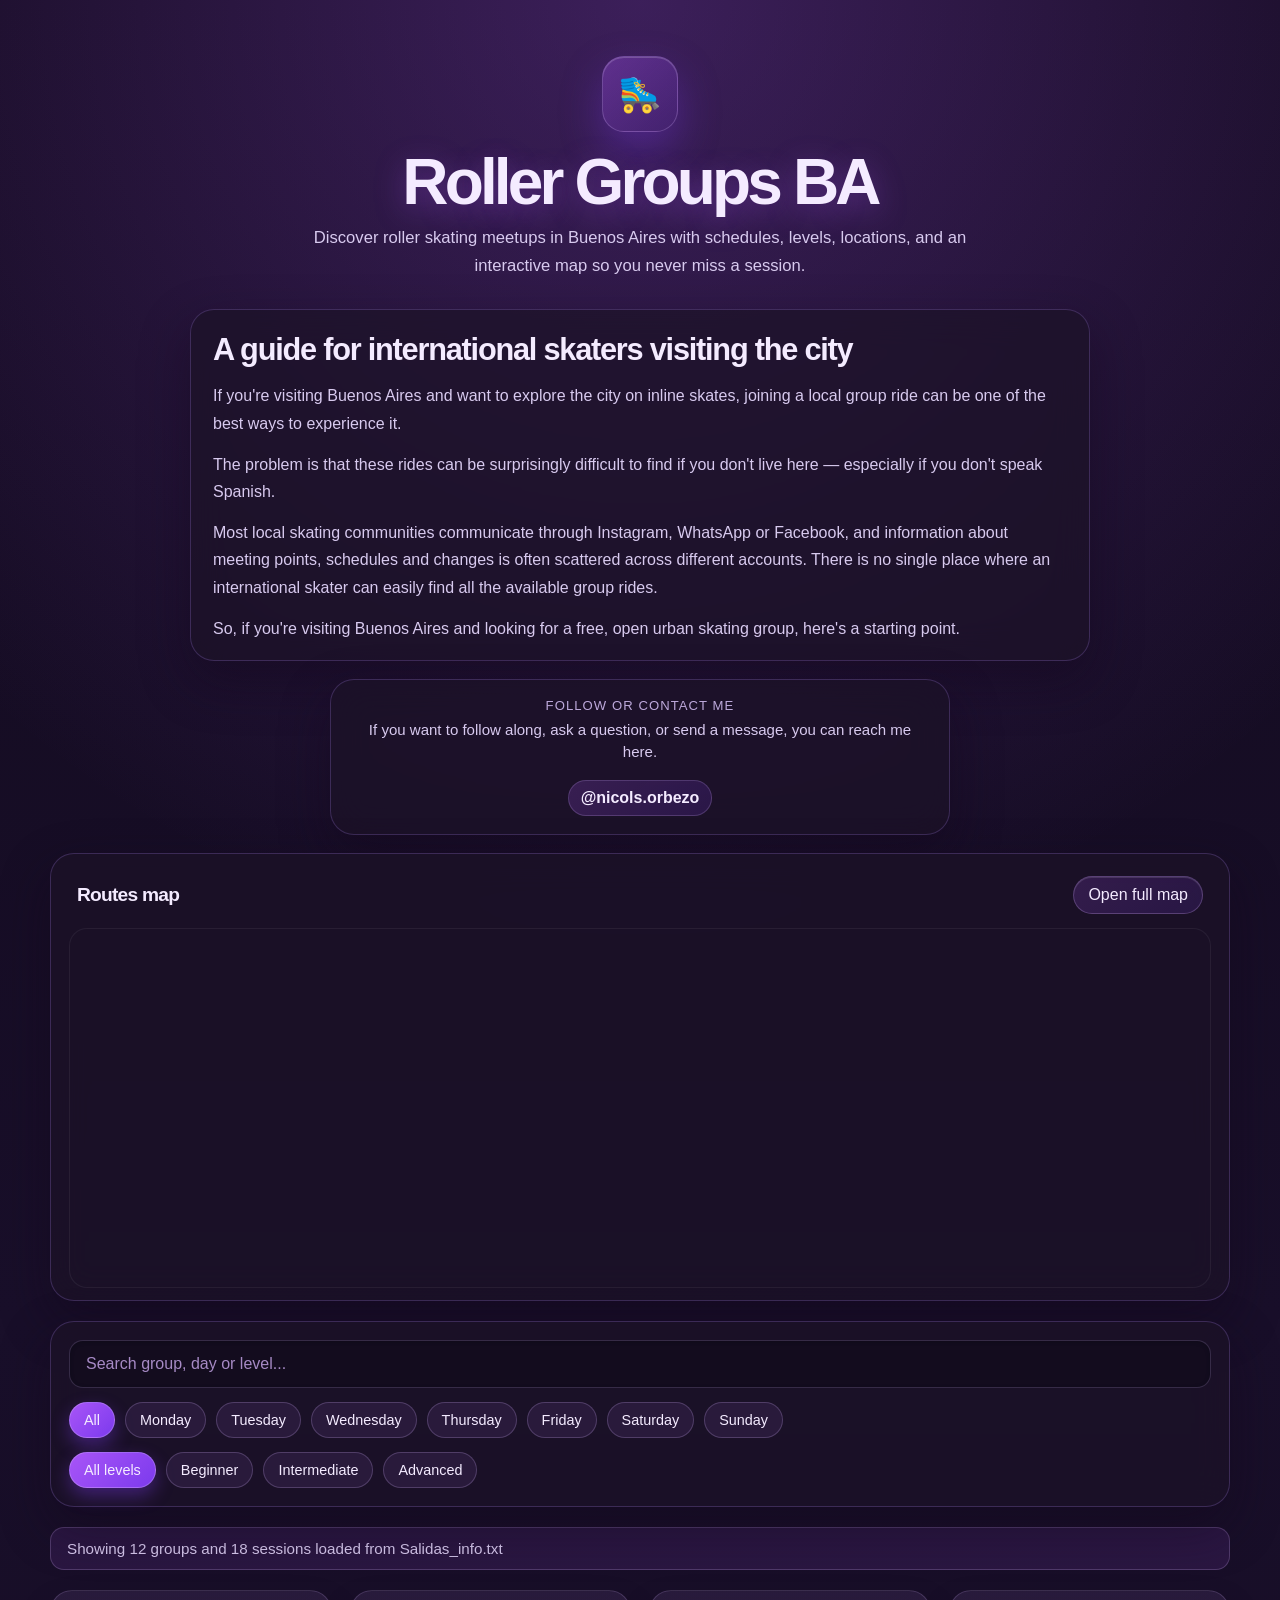
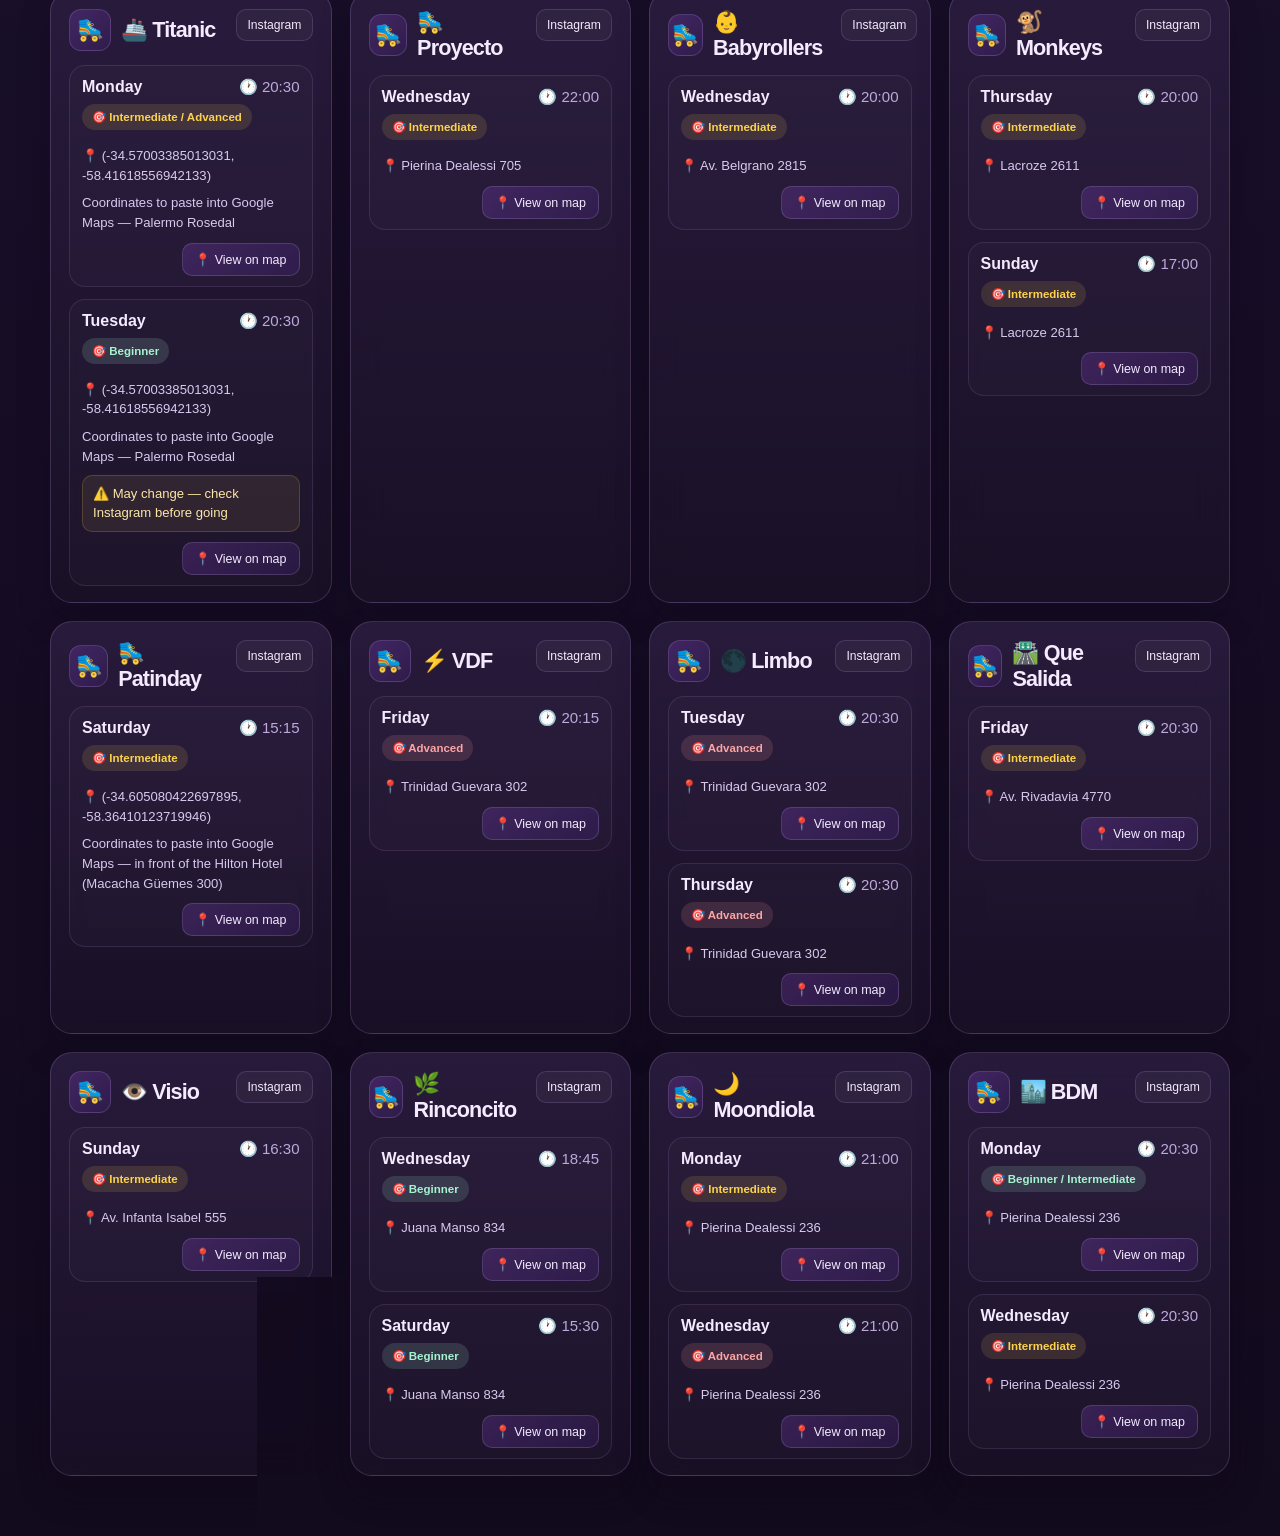
==== commit 5cf7f98c: "contacto" ====
--- a/index.html
+++ b/index.html
@@ -15,6 +15,43 @@
           Discover roller skating meetups in Buenos Aires with schedules, levels,
           locations, and an interactive map so you never miss a session.
         </p>
+
+        <div class="intro-block panel">
+          <h2>A guide for international skaters visiting the city</h2>
+          <p>
+            If you're visiting Buenos Aires and want to explore the city on inline skates,
+            joining a local group ride can be one of the best ways to experience it.
+          </p>
+          <p>
+            The problem is that these rides can be surprisingly difficult to find if you
+            don't live here — especially if you don't speak Spanish.
+          </p>
+          <p>
+            Most local skating communities communicate through Instagram, WhatsApp or
+            Facebook, and information about meeting points, schedules and changes is often
+            scattered across different accounts. There is no single place where an
+            international skater can easily find all the available group rides.
+          </p>
+          <p>
+            So, if you're visiting Buenos Aires and looking for a free, open urban skating
+            group, here's a starting point.
+          </p>
+        </div>
+
+        <div class="contact-card panel">
+          <div class="contact-copy">
+            <span class="contact-label">Follow or contact me</span>
+            <p>If you want to follow along, ask a question, or send a message, you can reach me here.</p>
+          </div>
+          <a
+            class="tiktok-link"
+            href="https://www.tiktok.com/@nicols.orbezo"
+            target="_blank"
+            rel="noopener noreferrer"
+          >
+            @nicols.orbezo
+          </a>
+        </div>
       </header>
 
       <main class="content">
--- a/styles.css
+++ b/styles.css
@@ -84,6 +84,83 @@
   line-height: 1.7;
 }
 
+.intro-block {
+  max-width: 900px;
+  margin: 28px auto 0;
+  padding: 22px 22px 18px;
+  text-align: left;
+}
+
+.intro-block h2 {
+  margin: 0 0 14px;
+  font-size: clamp(1.4rem, 2.4vw, 2rem);
+  line-height: 1.2;
+  letter-spacing: -0.04em;
+}
+
+.intro-block p {
+  margin: 0 0 14px;
+  max-width: none;
+  font-size: 1rem;
+  color: var(--muted);
+}
+
+.intro-block p:last-child {
+  margin-bottom: 0;
+}
+
+.contact-card {
+  max-width: 620px;
+  margin: 18px auto 0;
+  padding: 18px 20px;
+  display: flex;
+  align-items: center;
+  justify-content: center;
+  gap: 16px;
+  flex-wrap: wrap;
+  text-align: center;
+}
+
+.contact-copy {
+  min-width: 0;
+}
+
+.contact-label {
+  display: block;
+  font-size: 0.82rem;
+  letter-spacing: 0.08em;
+  text-transform: uppercase;
+  color: var(--soft);
+  margin-bottom: 6px;
+}
+
+.contact-copy p {
+  margin: 0;
+  max-width: none;
+  font-size: 0.94rem;
+  color: var(--muted);
+  line-height: 1.5;
+}
+
+.tiktok-link {
+  display: inline-flex;
+  align-items: center;
+  justify-content: center;
+  text-decoration: none;
+  color: var(--text);
+  font-weight: 700;
+  padding: 8px 12px;
+  border-radius: 999px;
+  background: linear-gradient(135deg, rgba(168, 85, 247, 0.2), rgba(124, 58, 237, 0.16));
+  border: 1px solid rgba(216, 180, 254, 0.2);
+  transition: transform 0.15s ease, box-shadow 0.15s ease;
+}
+
+.tiktok-link:hover {
+  transform: translateY(-1px);
+  box-shadow: 0 12px 24px rgba(168, 85, 247, 0.22);
+}
+
 .content {
   display: grid;
   gap: 20px;
